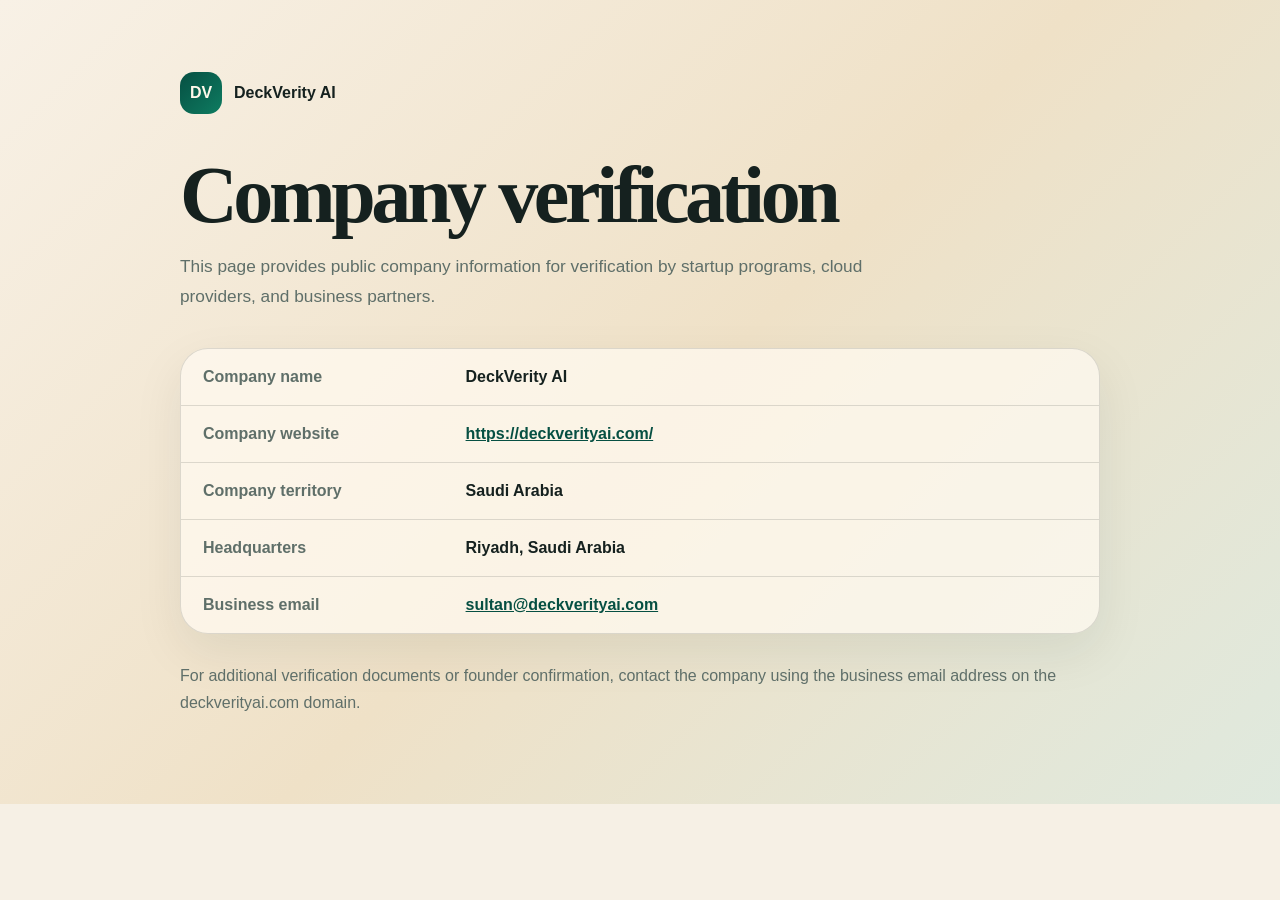
==== company.html @ 3c826943 "Update DeckVerity AI verification page" ====
<!doctype html>
<html lang="en">
  <head>
    <meta charset="UTF-8" />
    <meta name="viewport" content="width=device-width, initial-scale=1.0" />
    <title>DeckVerity AI Company Verification</title>
    <meta
      name="description"
      content="Company verification information for DeckVerity AI, headquartered in Riyadh, Saudi Arabia."
    />
    <link rel="canonical" href="https://deckverityai.com/company.html" />
    <script type="application/ld+json">
      {
        "@context": "https://schema.org",
        "@type": "Organization",
        "name": "DeckVerity AI",
        "url": "https://deckverityai.com/",
        "email": "sultan@deckverityai.com",
        "address": {
          "@type": "PostalAddress",
          "addressLocality": "Riyadh",
          "addressCountry": "SA"
        },
        "foundingLocation": {
          "@type": "Place",
          "name": "Riyadh, Saudi Arabia"
        }
      }
    </script>
    <style>
      :root {
        color: #15211f;
        background: #f6f0e5;
        font-family: "Aptos Display", "Trebuchet MS", "Gill Sans", sans-serif;
      }

      * {
        box-sizing: border-box;
      }

      body {
        margin: 0;
        background: linear-gradient(135deg, #f8f1e6 0%, #efe1c7 52%, #dfe9de 100%);
      }

      main {
        width: min(920px, calc(100vw - 36px));
        margin: 0 auto;
        padding: 72px 0;
      }

      a {
        color: #064f42;
        font-weight: 800;
      }

      .brand {
        display: inline-flex;
        align-items: center;
        gap: 12px;
        margin-bottom: 42px;
        color: inherit;
        text-decoration: none;
      }

      .mark {
        display: grid;
        width: 42px;
        height: 42px;
        place-items: center;
        border-radius: 14px;
        color: #fff9eb;
        background: linear-gradient(135deg, #064f42, #0e7c61);
        font-weight: 900;
      }

      h1 {
        max-width: 760px;
        margin: 0 0 18px;
        font-family: Georgia, "Iowan Old Style", "Palatino Linotype", serif;
        font-size: clamp(2.6rem, 7vw, 5rem);
        line-height: 0.98;
        letter-spacing: -0.055em;
      }

      .lede {
        max-width: 700px;
        margin: 0 0 36px;
        color: #5f6f69;
        font-size: 1.08rem;
        line-height: 1.72;
      }

      .facts {
        overflow: hidden;
        border: 1px solid rgba(21, 33, 31, 0.14);
        border-radius: 28px;
        background: rgba(255, 250, 241, 0.74);
        box-shadow: 0 18px 50px rgba(16, 38, 32, 0.08);
      }

      .fact {
        display: grid;
        grid-template-columns: minmax(160px, 0.4fr) minmax(0, 1fr);
        gap: 18px;
        padding: 19px 22px;
        border-top: 1px solid rgba(21, 33, 31, 0.14);
      }

      .fact:first-child {
        border-top: 0;
      }

      .fact span {
        color: #5f6f69;
        font-weight: 800;
      }

      .fact strong {
        overflow-wrap: anywhere;
      }

      .note {
        margin-top: 28px;
        color: #5f6f69;
        line-height: 1.7;
      }

      @media (max-width: 620px) {
        main {
          padding: 38px 0;
        }

        .fact {
          grid-template-columns: 1fr;
          gap: 6px;
        }
      }
    </style>
  </head>
  <body>
    <main>
      <a class="brand" href="/">
        <span class="mark">DV</span>
        <strong>DeckVerity AI</strong>
      </a>

      <h1>Company verification</h1>
      <p class="lede">
        This page provides public company information for verification by startup programs,
        cloud providers, and business partners.
      </p>

      <section class="facts" aria-label="Company verification facts">
        <div class="fact">
          <span>Company name</span>
          <strong>DeckVerity AI</strong>
        </div>
        <div class="fact">
          <span>Company website</span>
          <strong><a href="https://deckverityai.com/">https://deckverityai.com/</a></strong>
        </div>
        <div class="fact">
          <span>Company territory</span>
          <strong>Saudi Arabia</strong>
        </div>
        <div class="fact">
          <span>Headquarters</span>
          <strong>Riyadh, Saudi Arabia</strong>
        </div>
        <div class="fact">
          <span>Business email</span>
          <strong><a href="mailto:sultan@deckverityai.com">sultan@deckverityai.com</a></strong>
        </div>
      </section>

      <p class="note">
        For additional verification documents or founder confirmation, contact the company using
        the business email address on the deckverityai.com domain.
      </p>
    </main>
  </body>
</html>
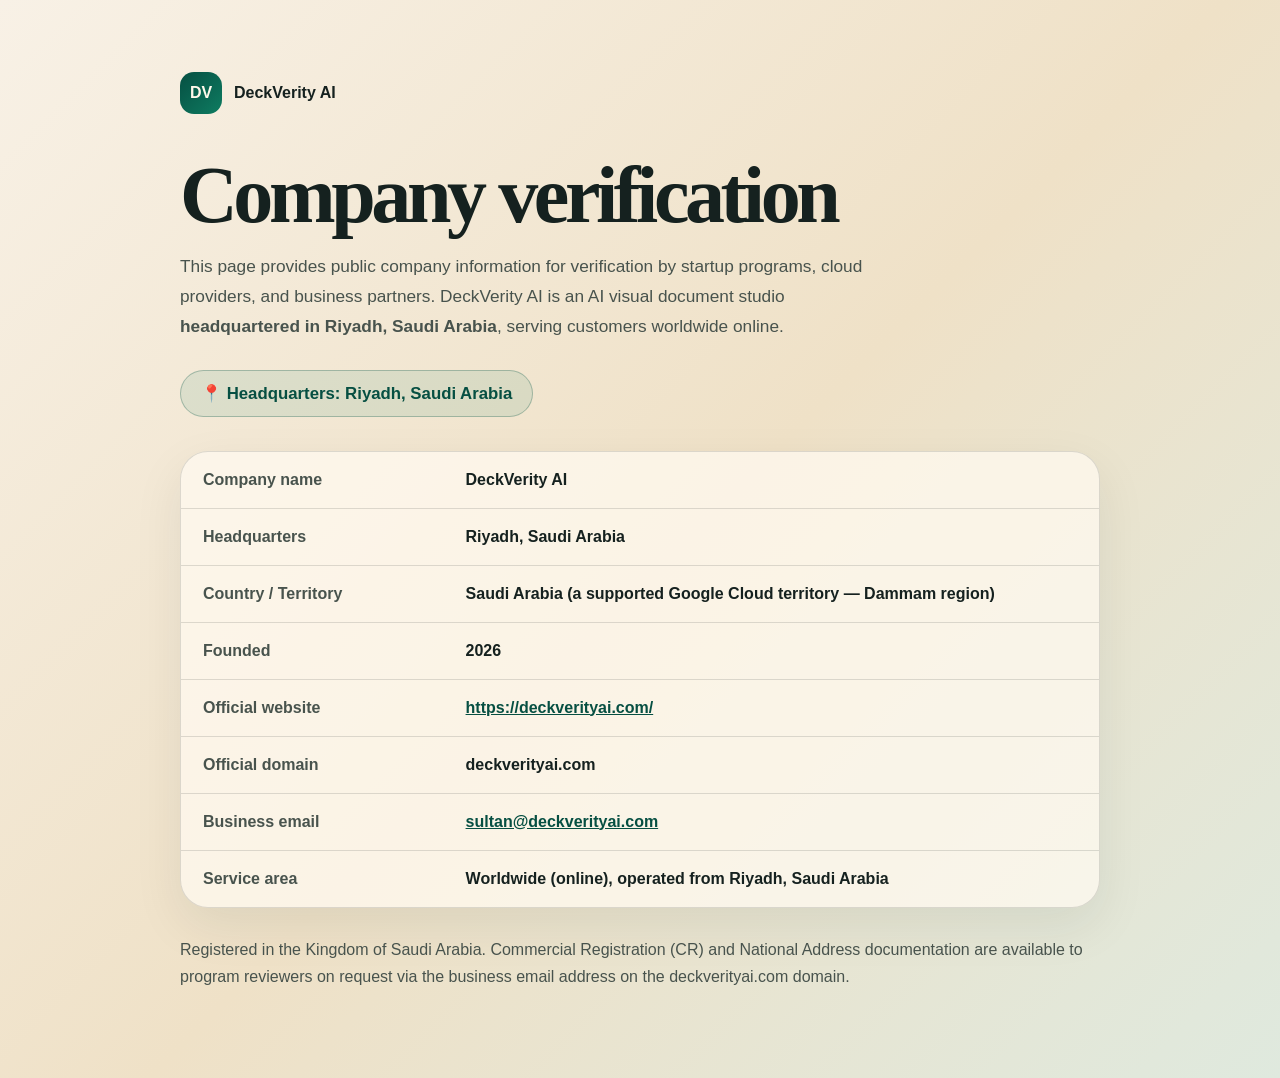
==== commit 10c23721: "Strengthen company verification: explicit Riyadh, Saudi Arabia HQ + structured data (Google for Star" ====
--- a/company.html
+++ b/company.html
@@ -3,10 +3,10 @@
   <head>
     <meta charset="UTF-8" />
     <meta name="viewport" content="width=device-width, initial-scale=1.0" />
-    <title>DeckVerity AI Company Verification</title>
+    <title>DeckVerity AI — Company Verification (Riyadh, Saudi Arabia)</title>
     <meta
       name="description"
-      content="Company verification information for DeckVerity AI, headquartered in Riyadh, Saudi Arabia."
+      content="Company verification information for DeckVerity AI, an AI visual document studio headquartered in Riyadh, Saudi Arabia, serving customers worldwide online."
     />
     <link rel="canonical" href="https://deckverityai.com/company.html" />
     <script type="application/ld+json">
@@ -16,15 +16,23 @@
         "name": "DeckVerity AI",
         "url": "https://deckverityai.com/",
         "email": "sultan@deckverityai.com",
+        "foundingDate": "2026",
         "address": {
           "@type": "PostalAddress",
           "addressLocality": "Riyadh",
+          "addressRegion": "Riyadh Province",
           "addressCountry": "SA"
         },
-        "foundingLocation": {
+        "location": {
           "@type": "Place",
-          "name": "Riyadh, Saudi Arabia"
-        }
+          "name": "Riyadh, Saudi Arabia",
+          "address": {
+            "@type": "PostalAddress",
+            "addressLocality": "Riyadh",
+            "addressCountry": "SA"
+          }
+        },
+        "areaServed": "Worldwide"
       }
     </script>
     <style>
@@ -85,10 +93,24 @@
 
       .lede {
         max-width: 700px;
-        margin: 0 0 36px;
-        color: #5f6f69;
+        margin: 0 0 28px;
+        color: #48534d;
         font-size: 1.08rem;
         line-height: 1.72;
+      }
+
+      .hq {
+        display: inline-flex;
+        align-items: center;
+        gap: 10px;
+        margin: 0 0 34px;
+        padding: 12px 20px;
+        border: 1px solid rgba(6, 79, 66, 0.28);
+        border-radius: 999px;
+        background: rgba(14, 124, 97, 0.1);
+        color: #064f42;
+        font-size: 1.05rem;
+        font-weight: 800;
       }
 
       .facts {
@@ -112,7 +134,7 @@
       }
 
       .fact span {
-        color: #5f6f69;
+        color: #48534d;
         font-weight: 800;
       }
 
@@ -122,7 +144,7 @@
 
       .note {
         margin-top: 28px;
-        color: #5f6f69;
+        color: #48534d;
         line-height: 1.7;
       }
 
@@ -148,8 +170,11 @@
       <h1>Company verification</h1>
       <p class="lede">
         This page provides public company information for verification by startup programs,
-        cloud providers, and business partners.
+        cloud providers, and business partners. DeckVerity AI is an AI visual document studio
+        <strong>headquartered in Riyadh, Saudi Arabia</strong>, serving customers worldwide online.
       </p>
+
+      <p class="hq">📍 Headquarters: Riyadh, Saudi Arabia</p>
 
       <section class="facts" aria-label="Company verification facts">
         <div class="fact">
@@ -157,26 +182,39 @@
           <strong>DeckVerity AI</strong>
         </div>
         <div class="fact">
-          <span>Company website</span>
-          <strong><a href="https://deckverityai.com/">https://deckverityai.com/</a></strong>
-        </div>
-        <div class="fact">
-          <span>Company territory</span>
-          <strong>Saudi Arabia</strong>
-        </div>
-        <div class="fact">
           <span>Headquarters</span>
           <strong>Riyadh, Saudi Arabia</strong>
         </div>
         <div class="fact">
+          <span>Country / Territory</span>
+          <strong>Saudi Arabia (a supported Google Cloud territory — Dammam region)</strong>
+        </div>
+        <div class="fact">
+          <span>Founded</span>
+          <strong>2026</strong>
+        </div>
+        <div class="fact">
+          <span>Official website</span>
+          <strong><a href="https://deckverityai.com/">https://deckverityai.com/</a></strong>
+        </div>
+        <div class="fact">
+          <span>Official domain</span>
+          <strong>deckverityai.com</strong>
+        </div>
+        <div class="fact">
           <span>Business email</span>
           <strong><a href="mailto:sultan@deckverityai.com">sultan@deckverityai.com</a></strong>
         </div>
+        <div class="fact">
+          <span>Service area</span>
+          <strong>Worldwide (online), operated from Riyadh, Saudi Arabia</strong>
+        </div>
       </section>
 
       <p class="note">
-        For additional verification documents or founder confirmation, contact the company using
-        the business email address on the deckverityai.com domain.
+        Registered in the Kingdom of Saudi Arabia. Commercial Registration (CR) and National
+        Address documentation are available to program reviewers on request via the business
+        email address on the deckverityai.com domain.
       </p>
     </main>
   </body>
